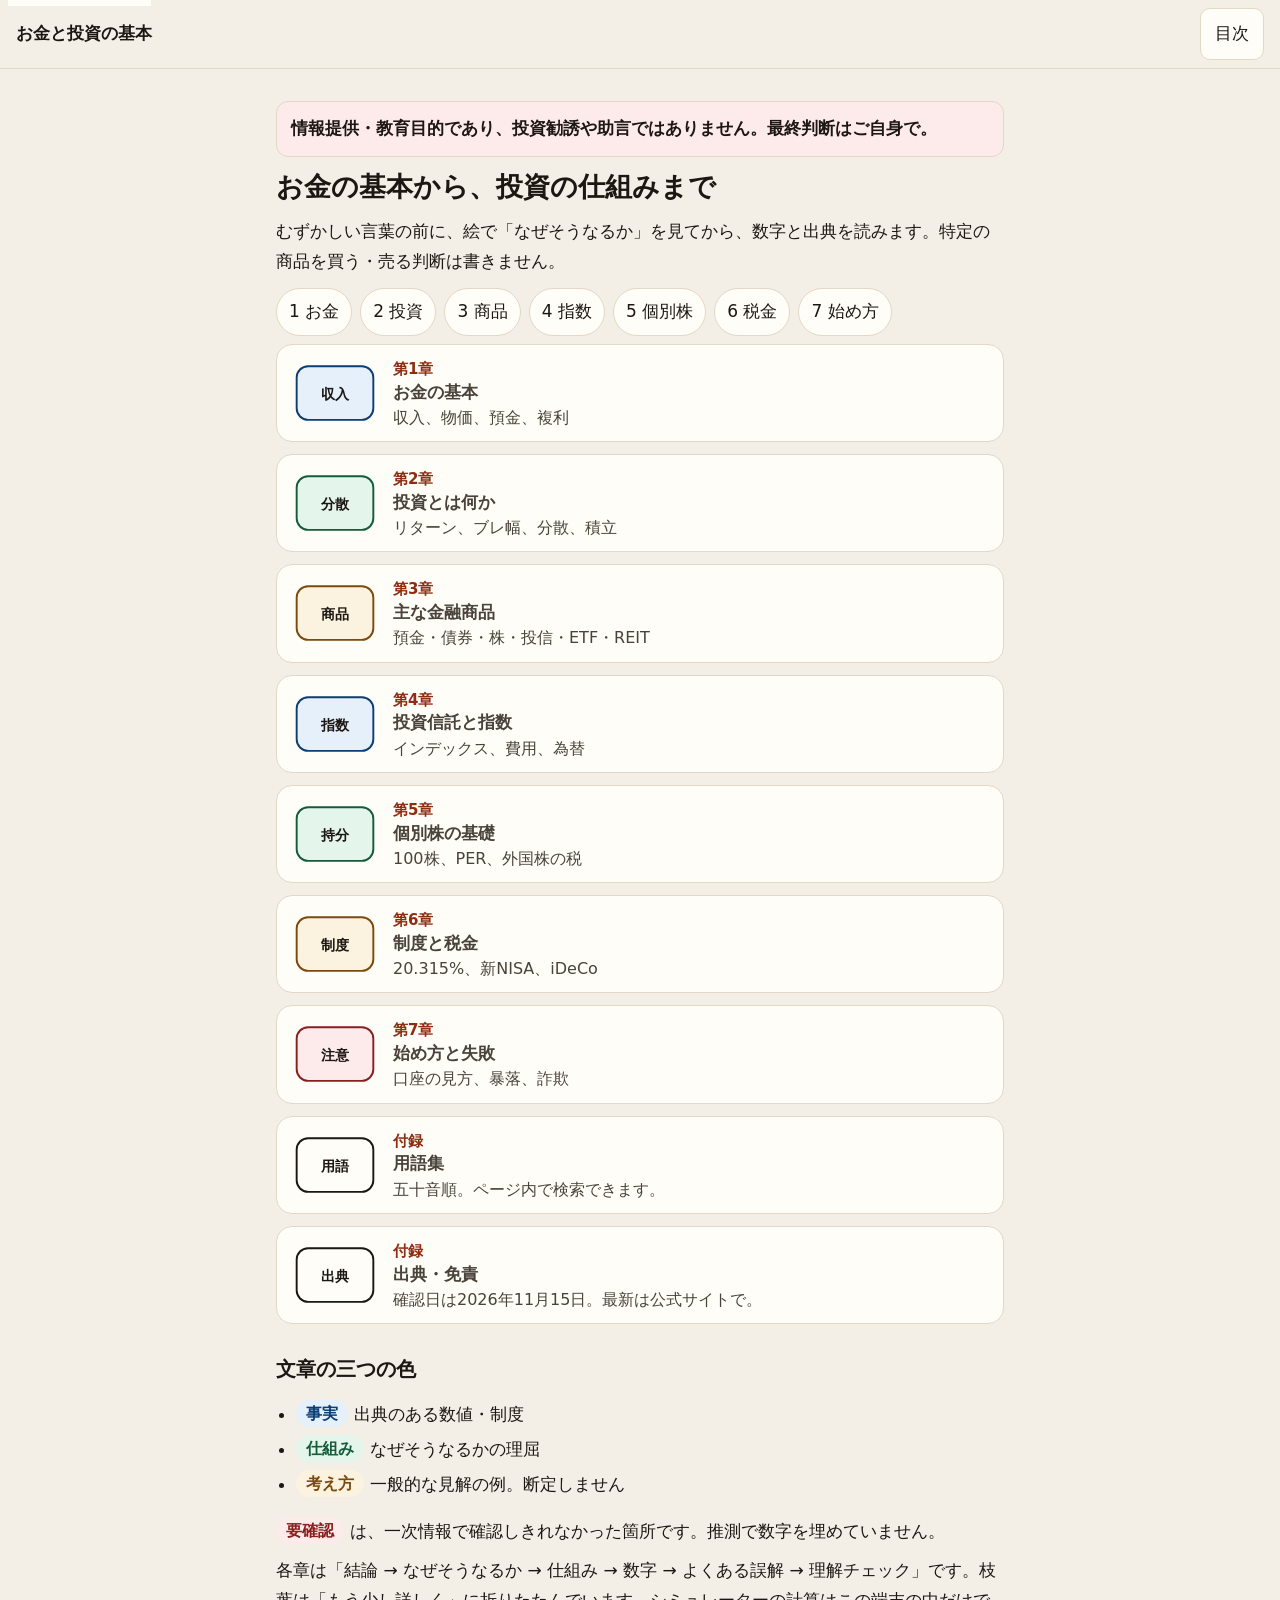
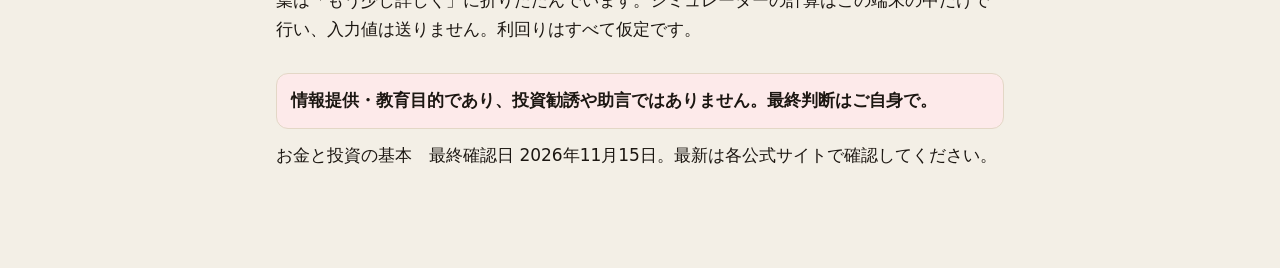
==== index.html @ d8c677d6 "Publish the beginner guide so it can be opened in a browser. Co-authored-by: Cursor <cursoragent@cur" ====
<!DOCTYPE html>
<html lang="ja">
<head>
<meta charset="utf-8">
<meta name="viewport" content="width=device-width, initial-scale=1, viewport-fit=cover">
<meta name="description" content="日本の投資初心者向けに、お金の基本からNISA・インデックス投資・個別株の仕組みを、一次情報に基づいて解説する教育ページです。投資勧誘ではありません。">
<meta name="color-scheme" content="light dark">
<title>お金と投資の基本｜仕組みから読む入門</title>
<link rel="stylesheet" href="style.css">
</head>
<body>
<a class="skip" href="#main">本文へスキップ</a>
<div class="progress" id="progress" role="progressbar" aria-label="読んだ割合" aria-valuemin="0" aria-valuemax="100" aria-valuenow="0"></div>
<div class="topbar">
  <a class="brand" href="index.html">お金と投資の基本</a>
  <span class="spacer"></span>
  <button type="button" id="menuBtn" aria-expanded="false" aria-controls="drawer">目次</button>
</div>
<div id="drawer" class="drawer" hidden>
  <nav aria-label="ページ">
    <button type="button" id="closeDrawer">閉じる</button>
    <a href="index.html" aria-current="page">目次</a>
    <a href="money.html">第1章 お金の基本</a>
    <a href="invest.html">第2章 投資とは何か</a>
    <a href="products.html">第3章 主な金融商品</a>
    <a href="funds.html">第4章 投資信託とインデックス</a>
    <a href="stocks.html">第5章 個別株の基礎</a>
    <a href="tax.html">第6章 制度と税金</a>
    <a href="start.html">第7章 始め方と失敗パターン</a>
    <a href="glossary.html">用語集</a>
    <a href="sources.html">出典・更新履歴・免責</a>
  </nav>
</div>
<div class="wrap">
<p class="disclaimer"><strong>情報提供・教育目的であり、投資勧誘や助言ではありません。最終判断はご自身で。</strong></p>
<main id="main">

<h1>お金の基本から、投資の仕組みまで</h1>
<p class="lead">むずかしい言葉の前に、絵で「なぜそうなるか」を見てから、数字と出典を読みます。特定の商品を買う・売る判断は書きません。</p>
<nav class="path" aria-label="読む順番">
  <a href="money.html">1 お金</a>
  <a href="invest.html">2 投資</a>
  <a href="products.html">3 商品</a>
  <a href="funds.html">4 指数</a>
  <a href="stocks.html">5 個別株</a>
  <a href="tax.html">6 税金</a>
  <a href="start.html">7 始め方</a>
</nav>
<div class="home-grid">
<a class="cat" href="money.html"><svg viewBox="0 0 96 72" aria-hidden="true"><rect x="8" y="8" width="80" height="56" rx="12" fill="var(--fact-bg)" stroke="var(--fact)" stroke-width="2"/><text x="48" y="42" text-anchor="middle" font-size="15" fill="var(--text)" font-weight="700">収入</text></svg><span><em>第1章</em><strong>お金の基本</strong><span>収入、物価、預金、複利</span></span></a>
<a class="cat" href="invest.html"><svg viewBox="0 0 96 72" aria-hidden="true"><rect x="8" y="8" width="80" height="56" rx="12" fill="var(--mech-bg)" stroke="var(--mech)" stroke-width="2"/><text x="48" y="42" text-anchor="middle" font-size="15" fill="var(--text)" font-weight="700">分散</text></svg><span><em>第2章</em><strong>投資とは何か</strong><span>リターン、ブレ幅、分散、積立</span></span></a>
<a class="cat" href="products.html"><svg viewBox="0 0 96 72" aria-hidden="true"><rect x="8" y="8" width="80" height="56" rx="12" fill="var(--view-bg)" stroke="var(--view)" stroke-width="2"/><text x="48" y="42" text-anchor="middle" font-size="15" fill="var(--text)" font-weight="700">商品</text></svg><span><em>第3章</em><strong>主な金融商品</strong><span>預金・債券・株・投信・ETF・REIT</span></span></a>
<a class="cat" href="funds.html"><svg viewBox="0 0 96 72" aria-hidden="true"><rect x="8" y="8" width="80" height="56" rx="12" fill="var(--fact-bg)" stroke="var(--fact)" stroke-width="2"/><text x="48" y="42" text-anchor="middle" font-size="15" fill="var(--text)" font-weight="700">指数</text></svg><span><em>第4章</em><strong>投資信託と指数</strong><span>インデックス、費用、為替</span></span></a>
<a class="cat" href="stocks.html"><svg viewBox="0 0 96 72" aria-hidden="true"><rect x="8" y="8" width="80" height="56" rx="12" fill="var(--mech-bg)" stroke="var(--mech)" stroke-width="2"/><text x="48" y="42" text-anchor="middle" font-size="15" fill="var(--text)" font-weight="700">持分</text></svg><span><em>第5章</em><strong>個別株の基礎</strong><span>100株、PER、外国株の税</span></span></a>
<a class="cat" href="tax.html"><svg viewBox="0 0 96 72" aria-hidden="true"><rect x="8" y="8" width="80" height="56" rx="12" fill="var(--view-bg)" stroke="var(--view)" stroke-width="2"/><text x="48" y="42" text-anchor="middle" font-size="15" fill="var(--text)" font-weight="700">制度</text></svg><span><em>第6章</em><strong>制度と税金</strong><span>20.315%、新NISA、iDeCo</span></span></a>
<a class="cat" href="start.html"><svg viewBox="0 0 96 72" aria-hidden="true"><rect x="8" y="8" width="80" height="56" rx="12" fill="var(--warn-bg)" stroke="var(--warn)" stroke-width="2"/><text x="48" y="42" text-anchor="middle" font-size="15" fill="var(--text)" font-weight="700">注意</text></svg><span><em>第7章</em><strong>始め方と失敗</strong><span>口座の見方、暴落、詐欺</span></span></a>
<a class="cat" href="glossary.html"><svg viewBox="0 0 96 72" aria-hidden="true"><rect x="8" y="8" width="80" height="56" rx="12" fill="var(--surface)" stroke="var(--text)" stroke-width="2"/><text x="48" y="42" text-anchor="middle" font-size="15" fill="var(--text)" font-weight="700">用語</text></svg><span><em>付録</em><strong>用語集</strong><span>五十音順。ページ内で検索できます。</span></span></a>
<a class="cat" href="sources.html"><svg viewBox="0 0 96 72" aria-hidden="true"><rect x="8" y="8" width="80" height="56" rx="12" fill="var(--surface)" stroke="var(--text)" stroke-width="2"/><text x="48" y="42" text-anchor="middle" font-size="15" fill="var(--text)" font-weight="700">出典</text></svg><span><em>付録</em><strong>出典・免責</strong><span>確認日は2026年11月15日。最新は公式サイトで。</span></span></a>
</div>
<h2>文章の三つの色</h2>
<ul>
  <li><span class="badge fact">事実</span>出典のある数値・制度</li>
  <li><span class="badge mech">仕組み</span>なぜそうなるかの理屈</li>
  <li><span class="badge view">考え方</span>一般的な見解の例。断定しません</li>
</ul>
<p><span class="badge warn">要確認</span>は、一次情報で確認しきれなかった箇所です。推測で数字を埋めていません。</p>
<p>各章は「結論 → なぜそうなるか → 仕組み → 数字 → よくある誤解 → 理解チェック」です。枝葉は「もう少し詳しく」に折りたたんでいます。シミュレーターの計算はこの端末の中だけで行い、入力値は送りません。利回りはすべて仮定です。</p>

</main>
<footer>
  <p class="disclaimer"><strong>情報提供・教育目的であり、投資勧誘や助言ではありません。最終判断はご自身で。</strong></p>
  <p>お金と投資の基本　最終確認日 2026年11月15日。最新は各公式サイトで確認してください。</p>
</footer>
</div>
<button type="button" id="toTop">上へ</button>
<script src="app.js"></script>
</body>
</html>
---- style.css ----
:root {
    --bg: #f3efe6;
    --surface: #fffdf8;
    --text: #1c1712;
    --muted: #4a433a;
    --line: #e3d7c6;
    --accent: #8f2d12;
    --link: #0c3d73;
    --fact: #0c3d73;
    --fact-bg: #e5f0fb;
    --mech: #145c3a;
    --mech-bg: #e4f5ec;
    --view: #7a4b0d;
    --view-bg: #fbf3df;
    --warn: #8a1f1f;
    --warn-bg: #fdeaea;
    --ok: #145c3a;
    --ok-bg: #e4f5ec;
    --wait: #5c3d86;
    --wait-bg: #f1eafa;
    --shadow: 0 1px 0 rgba(28, 23, 18, 0.06);
    --bar: #8f2d12;
    --canvas-grid: #e3d7c6;
    --canvas-text: #1c1712;
    --c1: #0c3d73;
    --c2: #c2410c;
    --c3: #b08968;
    color-scheme: light;
  }
  @media (prefers-color-scheme: dark) {
    :root {
      --bg: #14110e;
      --surface: #221c17;
      --text: #f6f1e8;
      --muted: #d4c6b4;
      --line: #3d342c;
      --accent: #f0a080;
      --link: #9ec5ff;
      --fact: #c5ddff;
      --fact-bg: #1a3048;
      --mech: #b7ebcf;
      --mech-bg: #163528;
      --view: #f3d7a1;
      --view-bg: #3a2e18;
      --warn: #ffc9c9;
      --warn-bg: #4a2222;
      --ok: #b7ebcf;
      --ok-bg: #163528;
      --wait: #e2d4ff;
      --wait-bg: #322848;
      --shadow: none;
      --bar: #f0a080;
      --canvas-grid: #3d342c;
      --canvas-text: #f6f1e8;
      --c1: #8eb6f0;
      --c2: #f0a080;
      --c3: #c4b09a;
      color-scheme: dark;
    }
  }
  * { box-sizing: border-box; }
  html { -webkit-text-size-adjust: 100%; scroll-behavior: smooth; }
  @media (prefers-reduced-motion: reduce) {
    html { scroll-behavior: auto; }
    * { transition: none !important; }
  }
  body {
    margin: 0;
    background: var(--bg);
    color: var(--text);
    font-family: "Hiragino Sans", "Hiragino Kaku Gothic ProN", "Yu Gothic", YuGothic, Meiryo, system-ui, sans-serif;
    font-size: 17px;
    line-height: 1.75;
    overflow-x: clip;
  }
  a { color: var(--link); }
  a:hover { text-decoration-thickness: 2px; }
  :focus-visible { outline: 3px solid var(--accent); outline-offset: 2px; }
  .skip {
    position: absolute;
    left: 8px;
    top: -40px;
    background: var(--surface);
    color: var(--text);
    padding: 8px 12px;
    z-index: 100;
  }
  .skip:focus { top: calc(env(safe-area-inset-top) + 8px); }
  .progress {
    position: fixed;
    top: env(safe-area-inset-top);
    left: 0;
    height: 4px;
    width: 0;
    background: var(--bar);
    z-index: 50;
  }
  .topbar {
    position: sticky;
    top: 0;
    z-index: 30;
    display: flex;
    align-items: center;
    gap: 12px;
    min-height: 52px;
    padding: calc(env(safe-area-inset-top) + 8px) max(16px, env(safe-area-inset-right)) 8px max(16px, env(safe-area-inset-left));
    background: color-mix(in srgb, var(--bg) 92%, transparent);
    border-bottom: 1px solid var(--line);
    backdrop-filter: blur(8px);
  }
  .topbar strong { font-size: 16px; line-height: 1.3; }
  .spacer { flex: 1; }
  button, .btn {
    font: inherit;
    color: var(--text);
    background: var(--surface);
    border: 1px solid var(--line);
    border-radius: 10px;
    min-height: 44px;
    padding: 10px 14px;
    cursor: pointer;
  }
  button.primary { background: var(--accent); color: #fffdf8; border-color: transparent; }
  @media (prefers-color-scheme: dark) {
    button.primary { color: #1c1712; }
  }
  .wrap {
    width: min(760px, 100%);
    margin: 0 auto;
    padding: 20px max(16px, env(safe-area-inset-right)) calc(88px + env(safe-area-inset-bottom)) max(16px, env(safe-area-inset-left));
  }
  header.hero h1 { font-size: 1.7rem; line-height: 1.35; margin: 12px 0; }
  h2 { font-size: 1.45rem; line-height: 1.35; margin: 2.2rem 0 0.6rem; padding-top: 0.4rem; }
  h3 { font-size: 1.15rem; line-height: 1.4; margin: 1.4rem 0 0.4rem; }
  p { margin: 0.6rem 0; }
  .lead { font-size: 1.05rem; }
  .disclaimer {
    background: var(--warn-bg);
    color: var(--text);
    border: 1px solid var(--line);
    border-radius: 12px;
    padding: 12px 14px;
    margin: 12px 0;
  }
  .confirm {
    background: var(--surface);
    border-left: 4px solid var(--accent);
    padding: 10px 12px;
    margin: 12px 0;
  }
  .badge {
    display: inline-block;
    font-size: 16px;
    line-height: 1.2;
    font-weight: 700;
    border-radius: 999px;
    padding: 4px 10px;
    margin-right: 6px;
    vertical-align: 1px;
    white-space: nowrap;
  }
  .badge.fact { background: var(--fact-bg); color: var(--fact); }
  .badge.mech { background: var(--mech-bg); color: var(--mech); }
  .badge.view { background: var(--view-bg); color: var(--view); }
  .badge.warn { background: var(--warn-bg); color: var(--warn); }
  .badge.ok { background: var(--ok-bg); color: var(--ok); }
  .badge.wait { background: var(--wait-bg); color: var(--wait); }
  .card {
    background: var(--surface);
    border: 1px solid var(--line);
    border-radius: 14px;
    padding: 14px;
    margin: 12px 0;
    box-shadow: var(--shadow);
  }
  .card.fact { border-color: color-mix(in srgb, var(--fact) 45%, var(--line)); }
  .card.mech { border-color: color-mix(in srgb, var(--mech) 45%, var(--line)); }
  .card.view { border-color: color-mix(in srgb, var(--view) 45%, var(--line)); }
  .table-wrap { overflow-x: auto; -webkit-overflow-scrolling: touch; width: 100%; max-width: 100%; margin: 12px 0; border: 1px solid var(--line); border-radius: 12px; }
  table { border-collapse: collapse; min-width: 640px; width: 100%; background: var(--surface); }
  th, td { border-bottom: 1px solid var(--line); padding: 10px 12px; text-align: left; vertical-align: top; }
  th { background: color-mix(in srgb, var(--line) 55%, var(--surface)); }
  caption { text-align: left; padding: 10px 12px; font-weight: 700; }
  .formula {
    overflow-x: auto;
    background: var(--surface);
    border: 1px dashed var(--line);
    border-radius: 10px;
    padding: 10px 12px;
    font-variant-numeric: tabular-nums;
  }
  details { background: var(--surface); border: 1px solid var(--line); border-radius: 12px; margin: 12px 0; }
  summary { min-height: 44px; padding: 12px 14px; cursor: pointer; font-weight: 700; }
  details .inner { padding: 0 14px 14px; }
  .quiz { margin: 12px 0; }
  .quiz label { display: flex; gap: 10px; align-items: flex-start; min-height: 44px; padding: 8px 0; }
  .quiz input { width: 22px; height: 22px; margin-top: 4px; flex: 0 0 auto; }
  fieldset { border: 1px solid var(--line); border-radius: 12px; margin: 0 0 10px; padding: 8px 12px 12px; }
  legend { padding: 0 6px; font-weight: 700; }
  label.field { display: block; margin: 10px 0; }
  input[type="number"], input[type="search"], input[type="text"] {
    width: 100%;
    font: inherit;
    color: var(--text);
    background: var(--bg);
    border: 1px solid var(--line);
    border-radius: 10px;
    min-height: 44px;
    padding: 8px 12px;
  }
  canvas { display: block; width: 100%; max-width: 100%; background: var(--surface); border-radius: 12px; }
  .canvas-box { width: 100%; overflow: hidden; }
  .row { display: flex; flex-wrap: wrap; gap: 8px; align-items: center; }
  .result { font-variant-numeric: tabular-nums; }
  .good { color: var(--mech); font-weight: 700; }
  .bad { color: var(--warn); font-weight: 700; }
  .sources a, .chapter-src a { overflow-wrap: anywhere; }
  ul, ol { padding-left: 1.2em; }
  li { margin: 0.3em 0; }
  .drawer[hidden] { display: none; }
  .drawer {
    position: fixed;
    inset: 0;
    z-index: 40;
    background: color-mix(in srgb, #000 45%, transparent);
  }
  .drawer nav {
    background: var(--surface);
    color: var(--text);
    width: min(420px, 100%);
    height: 100%;
    overflow: auto;
    padding: calc(env(safe-area-inset-top) + 16px) 16px calc(env(safe-area-inset-bottom) + 16px);
  }
  .drawer a { display: block; min-height: 44px; padding: 10px 4px; text-decoration: none; border-bottom: 1px solid var(--line); }
  #toTop {
    position: fixed;
    right: max(12px, env(safe-area-inset-right));
    bottom: calc(12px + env(safe-area-inset-bottom));
    z-index: 25;
    width: 44px;
    min-width: 44px;
    padding: 8px 0;
    text-align: center;
    box-shadow: 0 2px 8px rgba(28, 23, 18, 0.18);
  }
  .svg-fig { width: 100%; height: auto; background: var(--surface); border: 1px solid var(--line); border-radius: 12px; }
  .legend { display: flex; flex-wrap: wrap; gap: 10px 16px; margin: 8px 0; }
  .swatch { display: inline-block; width: 14px; height: 14px; border-radius: 3px; margin-right: 6px; vertical-align: -1px; }
  footer { margin-top: 28px; }
  .term { text-underline-offset: 3px; }

  .brand { color: var(--text); text-decoration: none; font-weight: 700; min-height: 44px; display: flex; align-items: center; }
  main h1 { font-size: 1.7rem; line-height: 1.35; margin: 8px 0 12px; }
  main h2 { font-size: 1.28rem; line-height: 1.4; margin: 1.5rem 0 0.45rem; }
  .drawer a[aria-current="page"] { font-weight: 700; background: var(--fact-bg); border-radius: 8px; }
  .home-grid { display: grid; gap: 12px; margin: 8px 0 16px; }
  .cat {
    display: grid;
    grid-template-columns: 92px 1fr;
    gap: 12px;
    align-items: center;
    text-decoration: none;
    color: var(--text);
    background: var(--surface);
    border: 1px solid var(--line);
    border-radius: 16px;
    padding: 12px;
    min-height: 92px;
  }
  .cat svg { width: 92px; height: 72px; display: block; }
  .cat strong { display: block; font-size: 1.08rem; line-height: 1.35; }
  .cat em { display: block; font-style: normal; color: var(--accent); font-size: 15px; font-weight: 700; }
  .cat span { display: block; color: var(--muted); font-size: 16px; line-height: 1.45; margin-top: 2px; }
  .figure { margin: 14px 0; background: var(--surface); border: 1px solid var(--line); border-radius: 16px; padding: 8px 8px 12px; }
  .figure svg, .mini svg, .cat svg { font-family: "Hiragino Sans", "Hiragino Kaku Gothic ProN", "Yu Gothic", YuGothic, Meiryo, sans-serif; }
  .figure svg { width: 100%; height: auto; display: block; }
  .figure figcaption { margin: 8px 6px 0; color: var(--muted); font-size: 16px; line-height: 1.6; }
  .icon-row { display: grid; grid-template-columns: 1fr 1fr; gap: 10px; margin: 12px 0; }
  .mini { background: var(--surface); border: 1px solid var(--line); border-radius: 14px; padding: 8px; }
  .mini svg { width: 100%; height: auto; display: block; }
  .mini p { margin: 6px 0 0; font-size: 16px; line-height: 1.45; }
  .pager { display: flex; flex-wrap: wrap; gap: 8px; margin: 28px 0 8px; }
  .pager a {
    flex: 1 1 30%;
    text-align: center;
    text-decoration: none;
    min-height: 48px;
    display: flex;
    align-items: center;
    justify-content: center;
    border: 1px solid var(--line);
    border-radius: 12px;
    background: var(--surface);
    color: var(--text);
    padding: 10px 12px;
  }
  .pager a.primary { background: var(--accent); color: #fffdf8; border-color: transparent; }
  @media (prefers-color-scheme: dark) {
    .pager a.primary { color: #1c1712; }
  }
  .path { display: flex; flex-wrap: wrap; gap: 8px; margin: 12px 0 4px; }
  .path a {
    text-decoration: none;
    background: var(--surface);
    border: 1px solid var(--line);
    border-radius: 999px;
    padding: 8px 12px;
    min-height: 44px;
    display: inline-flex;
    align-items: center;
    color: var(--text);
  }
  .picture-note { color: var(--muted); }
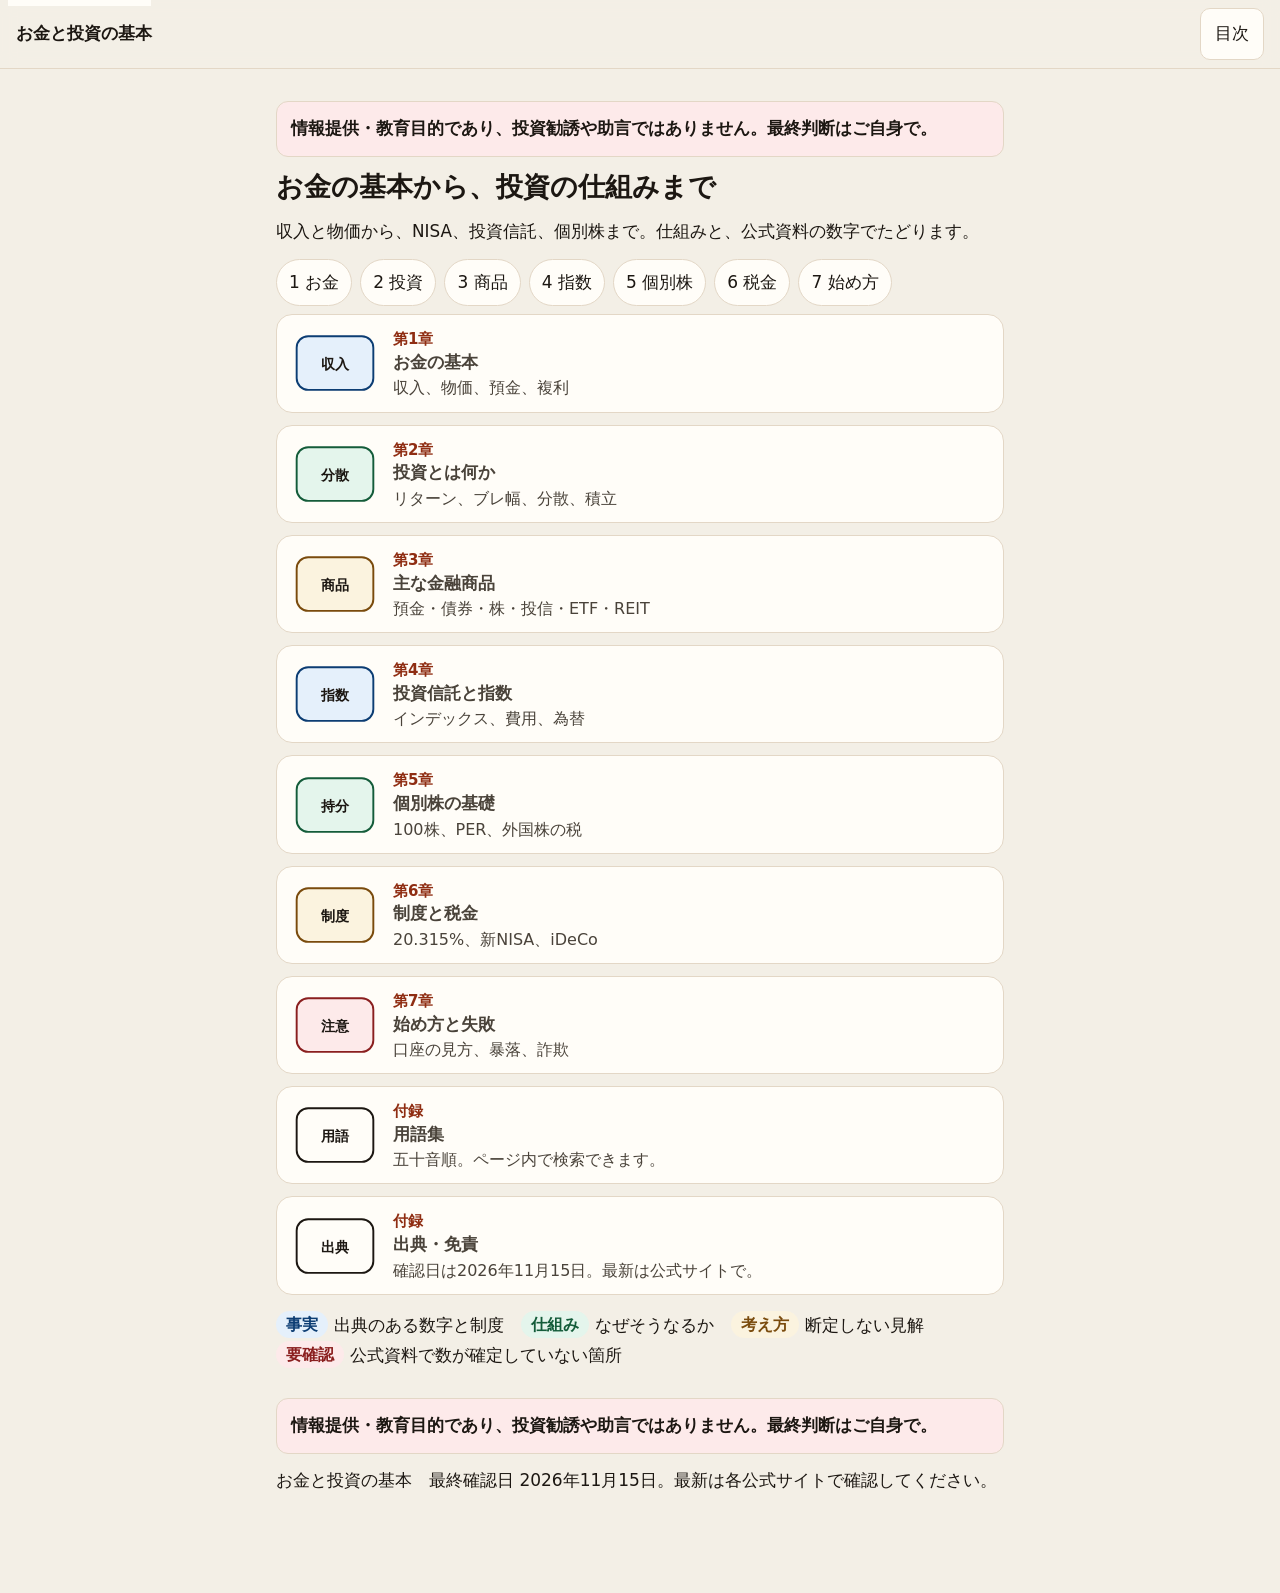
==== commit 7ac7180b: "Tighten the guide so it reads as a finished page. Co-authored-by: Cursor <cursoragent@cursor.com>" ====
--- a/index.html
+++ b/index.html
@@ -36,7 +36,7 @@
 <main id="main">
 
 <h1>お金の基本から、投資の仕組みまで</h1>
-<p class="lead">むずかしい言葉の前に、絵で「なぜそうなるか」を見てから、数字と出典を読みます。特定の商品を買う・売る判断は書きません。</p>
+<p class="lead">収入と物価から、NISA、投資信託、個別株まで。仕組みと、公式資料の数字でたどります。</p>
 <nav class="path" aria-label="読む順番">
   <a href="money.html">1 お金</a>
   <a href="invest.html">2 投資</a>
@@ -57,14 +57,7 @@
 <a class="cat" href="glossary.html"><svg viewBox="0 0 96 72" aria-hidden="true"><rect x="8" y="8" width="80" height="56" rx="12" fill="var(--surface)" stroke="var(--text)" stroke-width="2"/><text x="48" y="42" text-anchor="middle" font-size="15" fill="var(--text)" font-weight="700">用語</text></svg><span><em>付録</em><strong>用語集</strong><span>五十音順。ページ内で検索できます。</span></span></a>
 <a class="cat" href="sources.html"><svg viewBox="0 0 96 72" aria-hidden="true"><rect x="8" y="8" width="80" height="56" rx="12" fill="var(--surface)" stroke="var(--text)" stroke-width="2"/><text x="48" y="42" text-anchor="middle" font-size="15" fill="var(--text)" font-weight="700">出典</text></svg><span><em>付録</em><strong>出典・免責</strong><span>確認日は2026年11月15日。最新は公式サイトで。</span></span></a>
 </div>
-<h2>文章の三つの色</h2>
-<ul>
-  <li><span class="badge fact">事実</span>出典のある数値・制度</li>
-  <li><span class="badge mech">仕組み</span>なぜそうなるかの理屈</li>
-  <li><span class="badge view">考え方</span>一般的な見解の例。断定しません</li>
-</ul>
-<p><span class="badge warn">要確認</span>は、一次情報で確認しきれなかった箇所です。推測で数字を埋めていません。</p>
-<p>各章は「結論 → なぜそうなるか → 仕組み → 数字 → よくある誤解 → 理解チェック」です。枝葉は「もう少し詳しく」に折りたたんでいます。シミュレーターの計算はこの端末の中だけで行い、入力値は送りません。利回りはすべて仮定です。</p>
+<p><span class="badge fact">事実</span>出典のある数字と制度　<span class="badge mech">仕組み</span>なぜそうなるか　<span class="badge view">考え方</span>断定しない見解　<span class="badge warn">要確認</span>公式資料で数が確定していない箇所</p>
 
 </main>
 <footer>
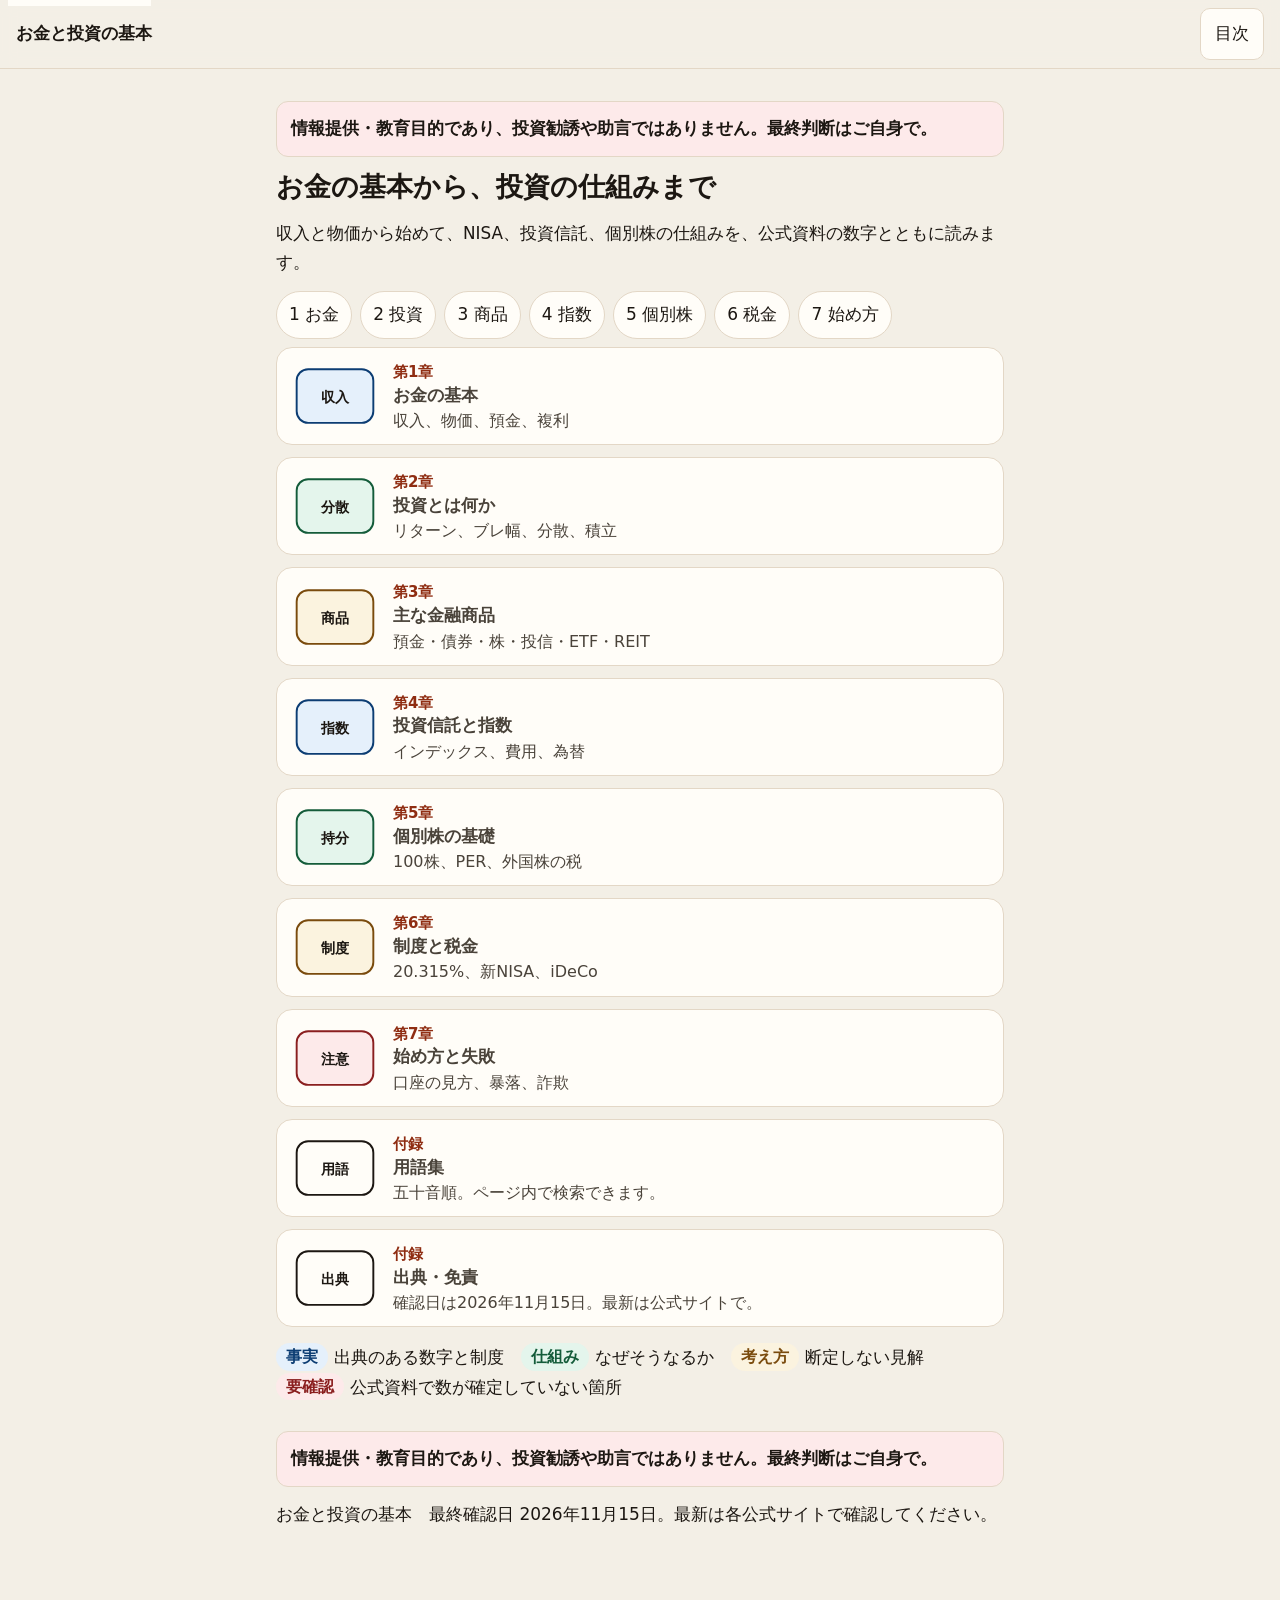
==== commit 2dd15dae: "Rewrite the chapters in shorter, plainer Japanese. Co-authored-by: Cursor <cursoragent@cursor.com>" ====
--- a/index.html
+++ b/index.html
@@ -36,7 +36,7 @@
 <main id="main">
 
 <h1>お金の基本から、投資の仕組みまで</h1>
-<p class="lead">収入と物価から、NISA、投資信託、個別株まで。仕組みと、公式資料の数字でたどります。</p>
+<p class="lead">収入と物価から始めて、NISA、投資信託、個別株の仕組みを、公式資料の数字とともに読みます。</p>
 <nav class="path" aria-label="読む順番">
   <a href="money.html">1 お金</a>
   <a href="invest.html">2 投資</a>
--- a/style.css
+++ b/style.css
@@ -133,7 +133,8 @@
   header.hero h1 { font-size: 1.7rem; line-height: 1.35; margin: 12px 0; }
   h2 { font-size: 1.45rem; line-height: 1.35; margin: 2.2rem 0 0.6rem; padding-top: 0.4rem; }
   h3 { font-size: 1.15rem; line-height: 1.4; margin: 1.4rem 0 0.4rem; }
-  p { margin: 0.6rem 0; }
+  p { margin: 0.85rem 0; }
+  main li { margin: 0.4rem 0; line-height: 1.7; }
   .lead { font-size: 1.05rem; }
   .disclaimer {
     background: var(--warn-bg);
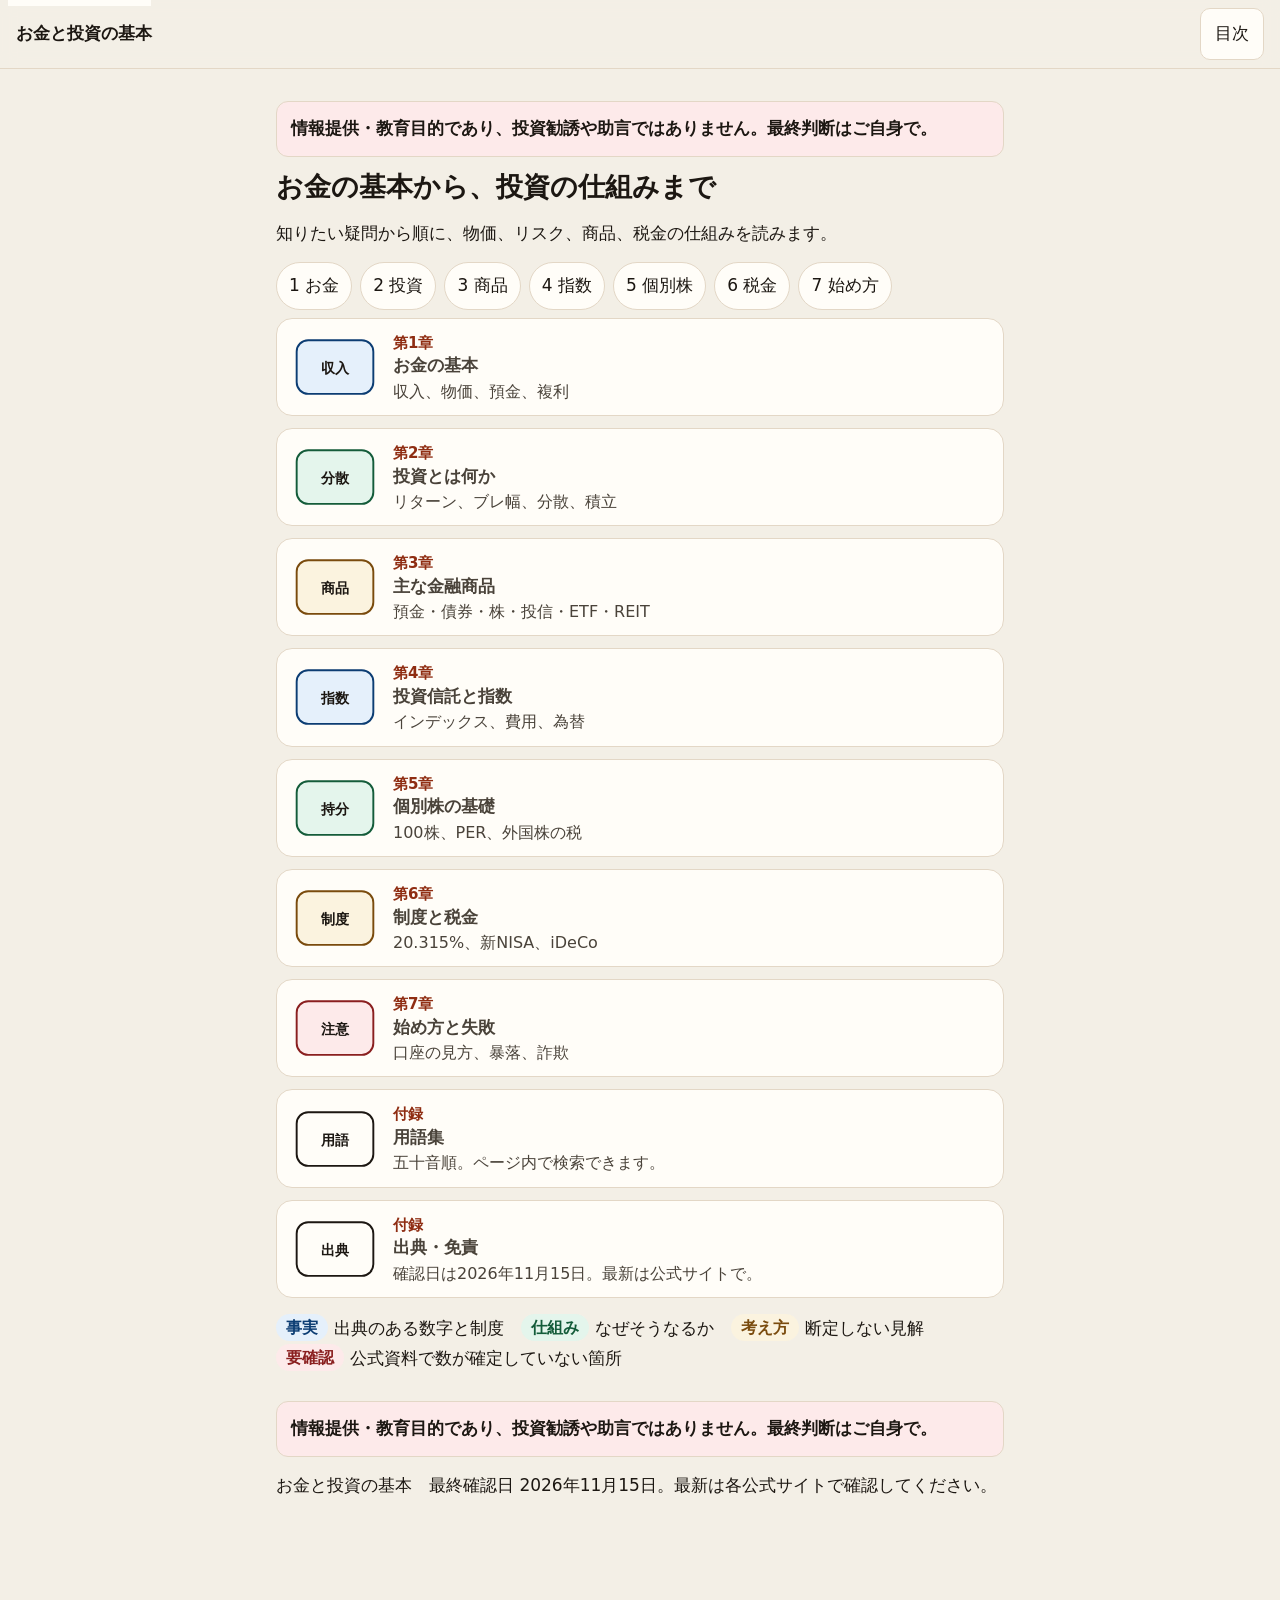
==== commit 671b207b: "Open each chapter from the reader's question. Co-authored-by: Cursor <cursoragent@cursor.com>" ====
--- a/index.html
+++ b/index.html
@@ -36,7 +36,7 @@
 <main id="main">
 
 <h1>お金の基本から、投資の仕組みまで</h1>
-<p class="lead">収入と物価から始めて、NISA、投資信託、個別株の仕組みを、公式資料の数字とともに読みます。</p>
+<p class="lead">知りたい疑問から順に、物価、リスク、商品、税金の仕組みを読みます。</p>
 <nav class="path" aria-label="読む順番">
   <a href="money.html">1 お金</a>
   <a href="invest.html">2 投資</a>
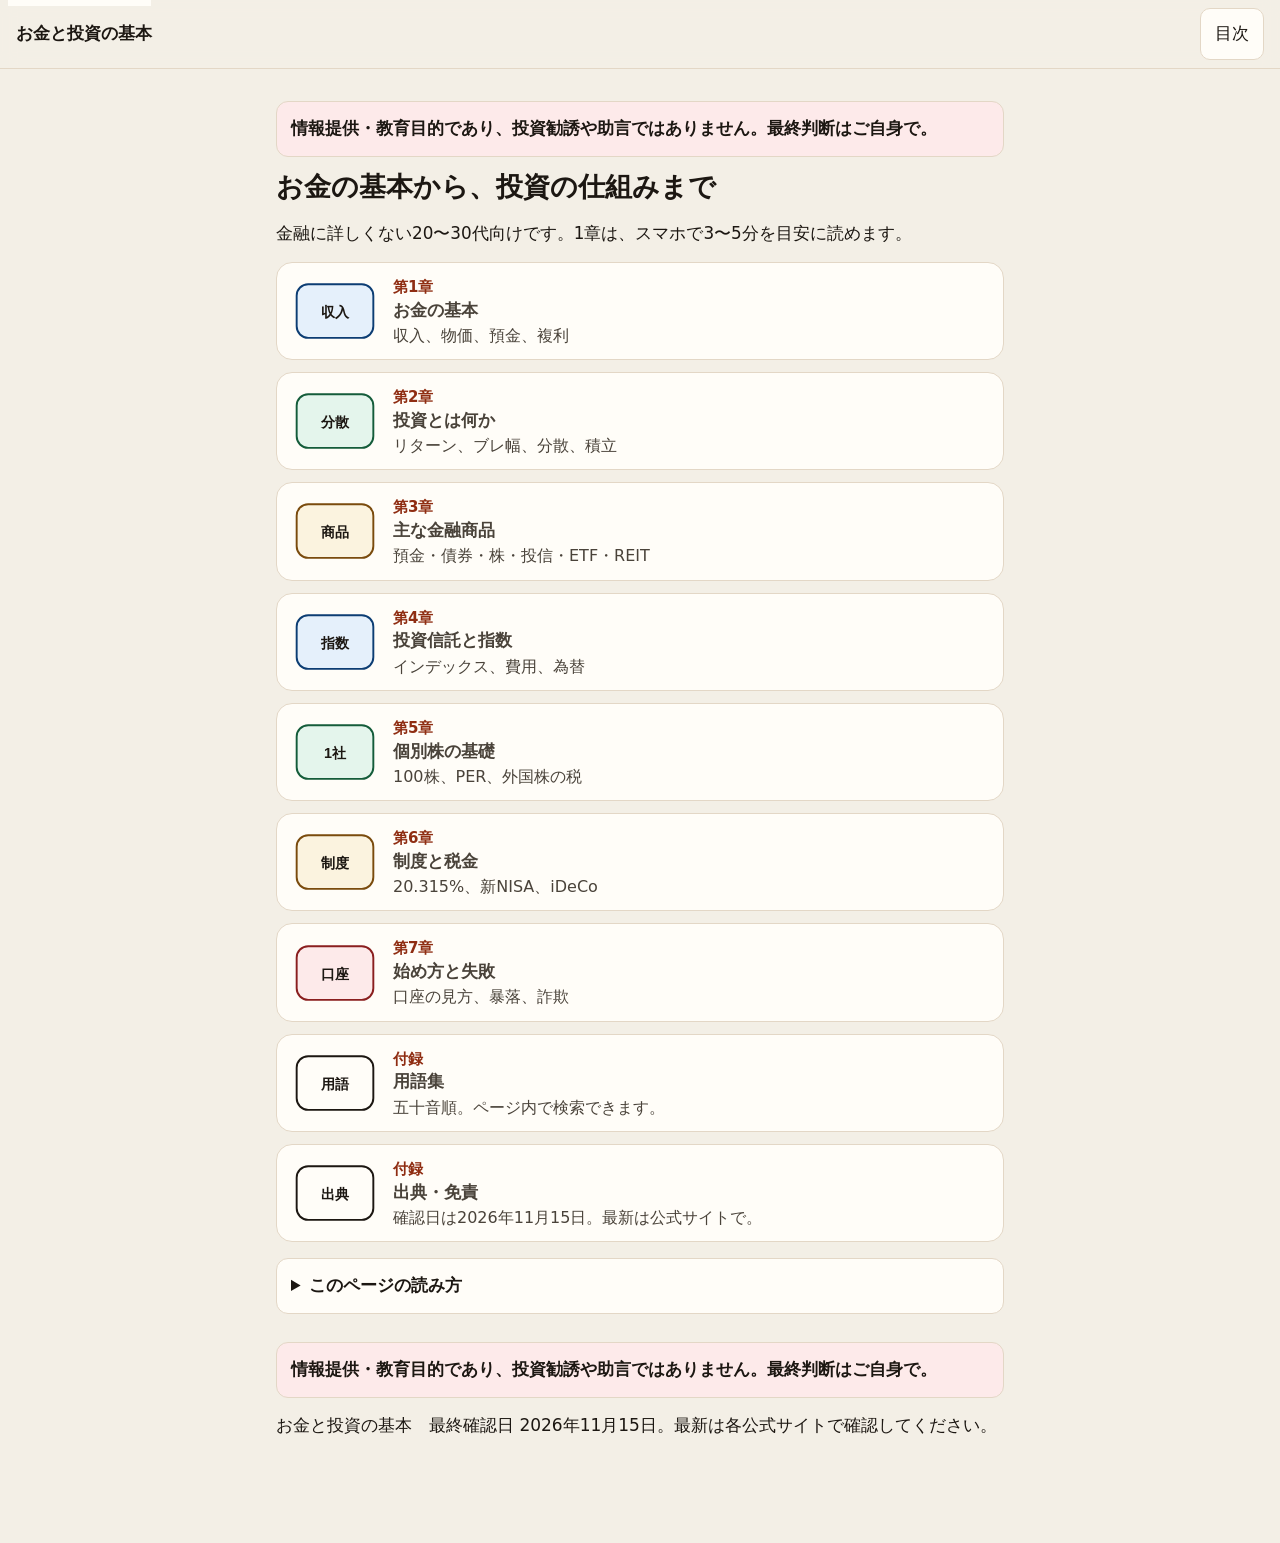
==== commit 0bbe1502: "Make each chapter readable in a few minutes without changing the numbers. Co-authored-by: Cursor <cu" ====
--- a/index.html
+++ b/index.html
@@ -26,6 +26,7 @@
     <a href="funds.html">第4章 投資信託とインデックス</a>
     <a href="stocks.html">第5章 個別株の基礎</a>
     <a href="tax.html">第6章 制度と税金</a>
+    <a href="detail.html">制度の詳細</a>
     <a href="start.html">第7章 始め方と失敗パターン</a>
     <a href="glossary.html">用語集</a>
     <a href="sources.html">出典・更新履歴・免責</a>
@@ -36,28 +37,28 @@
 <main id="main">
 
 <h1>お金の基本から、投資の仕組みまで</h1>
-<p class="lead">知りたい疑問から順に、物価、リスク、商品、税金の仕組みを読みます。</p>
-<nav class="path" aria-label="読む順番">
-  <a href="money.html">1 お金</a>
-  <a href="invest.html">2 投資</a>
-  <a href="products.html">3 商品</a>
-  <a href="funds.html">4 指数</a>
-  <a href="stocks.html">5 個別株</a>
-  <a href="tax.html">6 税金</a>
-  <a href="start.html">7 始め方</a>
-</nav>
+<p class="lead">金融に詳しくない20〜30代向けです。1章は、スマホで3〜5分を目安に読めます。</p>
 <div class="home-grid">
 <a class="cat" href="money.html"><svg viewBox="0 0 96 72" aria-hidden="true"><rect x="8" y="8" width="80" height="56" rx="12" fill="var(--fact-bg)" stroke="var(--fact)" stroke-width="2"/><text x="48" y="42" text-anchor="middle" font-size="15" fill="var(--text)" font-weight="700">収入</text></svg><span><em>第1章</em><strong>お金の基本</strong><span>収入、物価、預金、複利</span></span></a>
 <a class="cat" href="invest.html"><svg viewBox="0 0 96 72" aria-hidden="true"><rect x="8" y="8" width="80" height="56" rx="12" fill="var(--mech-bg)" stroke="var(--mech)" stroke-width="2"/><text x="48" y="42" text-anchor="middle" font-size="15" fill="var(--text)" font-weight="700">分散</text></svg><span><em>第2章</em><strong>投資とは何か</strong><span>リターン、ブレ幅、分散、積立</span></span></a>
 <a class="cat" href="products.html"><svg viewBox="0 0 96 72" aria-hidden="true"><rect x="8" y="8" width="80" height="56" rx="12" fill="var(--view-bg)" stroke="var(--view)" stroke-width="2"/><text x="48" y="42" text-anchor="middle" font-size="15" fill="var(--text)" font-weight="700">商品</text></svg><span><em>第3章</em><strong>主な金融商品</strong><span>預金・債券・株・投信・ETF・REIT</span></span></a>
 <a class="cat" href="funds.html"><svg viewBox="0 0 96 72" aria-hidden="true"><rect x="8" y="8" width="80" height="56" rx="12" fill="var(--fact-bg)" stroke="var(--fact)" stroke-width="2"/><text x="48" y="42" text-anchor="middle" font-size="15" fill="var(--text)" font-weight="700">指数</text></svg><span><em>第4章</em><strong>投資信託と指数</strong><span>インデックス、費用、為替</span></span></a>
-<a class="cat" href="stocks.html"><svg viewBox="0 0 96 72" aria-hidden="true"><rect x="8" y="8" width="80" height="56" rx="12" fill="var(--mech-bg)" stroke="var(--mech)" stroke-width="2"/><text x="48" y="42" text-anchor="middle" font-size="15" fill="var(--text)" font-weight="700">持分</text></svg><span><em>第5章</em><strong>個別株の基礎</strong><span>100株、PER、外国株の税</span></span></a>
+<a class="cat" href="stocks.html"><svg viewBox="0 0 96 72" aria-hidden="true"><rect x="8" y="8" width="80" height="56" rx="12" fill="var(--mech-bg)" stroke="var(--mech)" stroke-width="2"/><text x="48" y="42" text-anchor="middle" font-size="15" fill="var(--text)" font-weight="700">1社</text></svg><span><em>第5章</em><strong>個別株の基礎</strong><span>100株、PER、外国株の税</span></span></a>
 <a class="cat" href="tax.html"><svg viewBox="0 0 96 72" aria-hidden="true"><rect x="8" y="8" width="80" height="56" rx="12" fill="var(--view-bg)" stroke="var(--view)" stroke-width="2"/><text x="48" y="42" text-anchor="middle" font-size="15" fill="var(--text)" font-weight="700">制度</text></svg><span><em>第6章</em><strong>制度と税金</strong><span>20.315%、新NISA、iDeCo</span></span></a>
-<a class="cat" href="start.html"><svg viewBox="0 0 96 72" aria-hidden="true"><rect x="8" y="8" width="80" height="56" rx="12" fill="var(--warn-bg)" stroke="var(--warn)" stroke-width="2"/><text x="48" y="42" text-anchor="middle" font-size="15" fill="var(--text)" font-weight="700">注意</text></svg><span><em>第7章</em><strong>始め方と失敗</strong><span>口座の見方、暴落、詐欺</span></span></a>
+<a class="cat" href="start.html"><svg viewBox="0 0 96 72" aria-hidden="true"><rect x="8" y="8" width="80" height="56" rx="12" fill="var(--warn-bg)" stroke="var(--warn)" stroke-width="2"/><text x="48" y="42" text-anchor="middle" font-size="15" fill="var(--text)" font-weight="700">口座</text></svg><span><em>第7章</em><strong>始め方と失敗</strong><span>口座の見方、暴落、詐欺</span></span></a>
 <a class="cat" href="glossary.html"><svg viewBox="0 0 96 72" aria-hidden="true"><rect x="8" y="8" width="80" height="56" rx="12" fill="var(--surface)" stroke="var(--text)" stroke-width="2"/><text x="48" y="42" text-anchor="middle" font-size="15" fill="var(--text)" font-weight="700">用語</text></svg><span><em>付録</em><strong>用語集</strong><span>五十音順。ページ内で検索できます。</span></span></a>
 <a class="cat" href="sources.html"><svg viewBox="0 0 96 72" aria-hidden="true"><rect x="8" y="8" width="80" height="56" rx="12" fill="var(--surface)" stroke="var(--text)" stroke-width="2"/><text x="48" y="42" text-anchor="middle" font-size="15" fill="var(--text)" font-weight="700">出典</text></svg><span><em>付録</em><strong>出典・免責</strong><span>確認日は2026年11月15日。最新は公式サイトで。</span></span></a>
 </div>
-<p><span class="badge fact">事実</span>出典のある数字と制度　<span class="badge mech">仕組み</span>なぜそうなるか　<span class="badge view">考え方</span>断定しない見解　<span class="badge warn">要確認</span>公式資料で数が確定していない箇所</p>
+<details>
+  <summary>このページの読み方</summary>
+  <div class="inner">
+    <p><span class="badge fact">事実</span> 出典のある数字と制度です。</p>
+    <p><span class="badge mech">仕組み</span> なぜそうなるか、です。</p>
+    <p><span class="badge view">考え方</span> 人によって違ってよい見方です。</p>
+    <p><span class="badge warn">要確認</span> 公式資料で、数がまだ一つに決まっていない箇所です。</p>
+    <p>税率の内訳やiDeCoの上限など、細かい制度は<a href="detail.html">制度の詳細</a>に分けています。</p>
+  </div>
+</details>
 
 </main>
 <footer>
